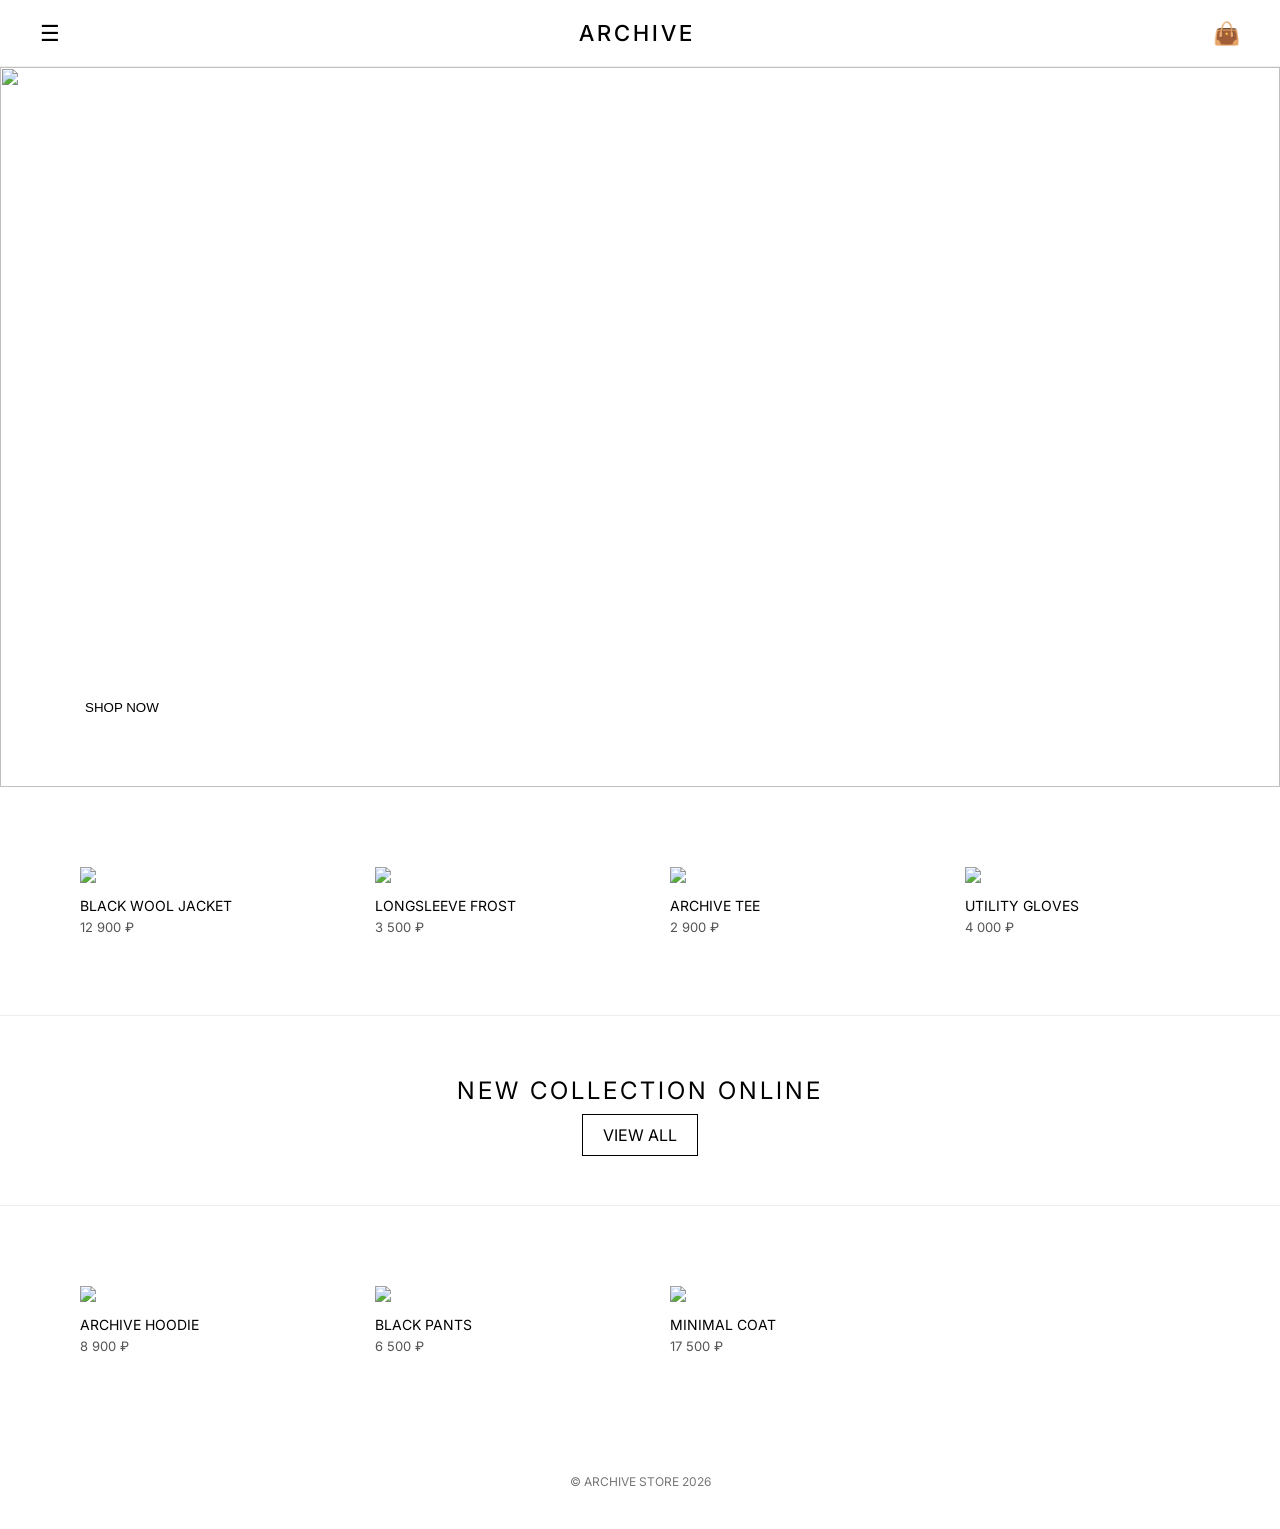
==== index.html @ a7960418 "first commit" ====
<!DOCTYPE html>
<html lang="en">
<head>
  <meta charset="UTF-8">
  <meta name="viewport" content="width=device-width, initial-scale=1.0">
  <title>ARCHIVE STORE</title>

  <link rel="stylesheet" href="css/style.css">

  <link href="https://fonts.googleapis.com/css2?family=Inter:wght@300;400;500&display=swap" rel="stylesheet">

</head>
<body>

<header class="header">

  <div class="menu">
    ☰
  </div>

  <div class="logo">
    ARCHIVE
  </div>

  <div class="cart">
    👜
  </div>

</header>


<section class="hero">

  <img src="https://images.unsplash.com/photo-1602810318383-e386cc2a3ccf" alt="">

  <div class="hero-text">
    <h1>NEW COLLECTION</h1>
    <button>SHOP NOW</button>
  </div>

</section>


<section class="products">

  <div class="product">

    <img src="https://images.unsplash.com/photo-1520975954732-35dd22299614">

    <h3>BLACK WOOL JACKET</h3>

    <p>12 900 ₽</p>

  </div>


  <div class="product">

    <img src="https://images.unsplash.com/photo-1520975928316-54a1a76c2c16">

    <h3>LONGSLEEVE FROST</h3>

    <p>3 500 ₽</p>

  </div>


  <div class="product">

    <img src="https://images.unsplash.com/photo-1503342217505-b0a15ec3261c">

    <h3>ARCHIVE TEE</h3>

    <p>2 900 ₽</p>

  </div>


  <div class="product">

    <img src="https://images.unsplash.com/photo-1489987707025-afc232f7ea0f">

    <h3>UTILITY GLOVES</h3>

    <p>4 000 ₽</p>

  </div>

</section>


<section class="collection">

  <h2>NEW COLLECTION ONLINE</h2>

  <a href="#">VIEW ALL</a>

</section>


<section class="products">

  <div class="product">

    <img src="https://images.unsplash.com/photo-1490481651871-ab68de25d43d">

    <h3>ARCHIVE HOODIE</h3>

    <p>8 900 ₽</p>

  </div>

  <div class="product">

    <img src="https://images.unsplash.com/photo-1520975928316-54a1a76c2c16">

    <h3>BLACK PANTS</h3>

    <p>6 500 ₽</p>

  </div>

  <div class="product">

    <img src="https://images.unsplash.com/photo-1512436991641-6745cdb1723f">

    <h3>MINIMAL COAT</h3>

    <p>17 500 ₽</p>

  </div>

</section>


<footer class="footer">

  <p>© ARCHIVE STORE 2026</p>

</footer>

</body>
</html>
---- css/style.css ----
*{
    margin:0;
    padding:0;
    box-sizing:border-box;
}

body{
    font-family: 'Inter', sans-serif;
    background:white;
    color:black;
}

.header{
    display:flex;
    justify-content:space-between;
    align-items:center;
    padding:20px 40px;
    border-bottom:1px solid #eee;
}

.logo{
    font-size:22px;
    font-weight:500;
    letter-spacing:3px;
}

.menu, .cart{
    font-size:22px;
    cursor:pointer;
}

.hero{
    position:relative;
    width:100%;
    height:80vh;
    overflow:hidden;
}

.hero img{
    width:100%;
    height:100%;
    object-fit:cover;
}

.hero-text{
    position:absolute;
    bottom:60px;
    left:60px;
    color:white;
}

.hero-text h1{
    font-size:40px;
    margin-bottom:15px;
}

.hero-text button{
    padding:12px 25px;
    border:none;
    background:white;
    cursor:pointer;
}

.products{
    display:grid;
    grid-template-columns:repeat(4,1fr);
    gap:60px;
    padding:80px;
}

.product img{
    width:100%;
    margin-bottom:10px;
}

.product h3{
    font-size:14px;
    font-weight:400;
    margin-bottom:5px;
}

.product p{
    font-size:13px;
    color:#555;
}

.collection{
    text-align:center;
    padding:60px;
    border-top:1px solid #eee;
    border-bottom:1px solid #eee;
}

.collection h2{
    letter-spacing:3px;
    font-weight:400;
    margin-bottom:20px;
}

.collection a{
    text-decoration:none;
    color:black;
    border:1px solid black;
    padding:10px 20px;
}

.footer{
    text-align:center;
    padding:40px;
    color:#777;
    font-size:12px;
}
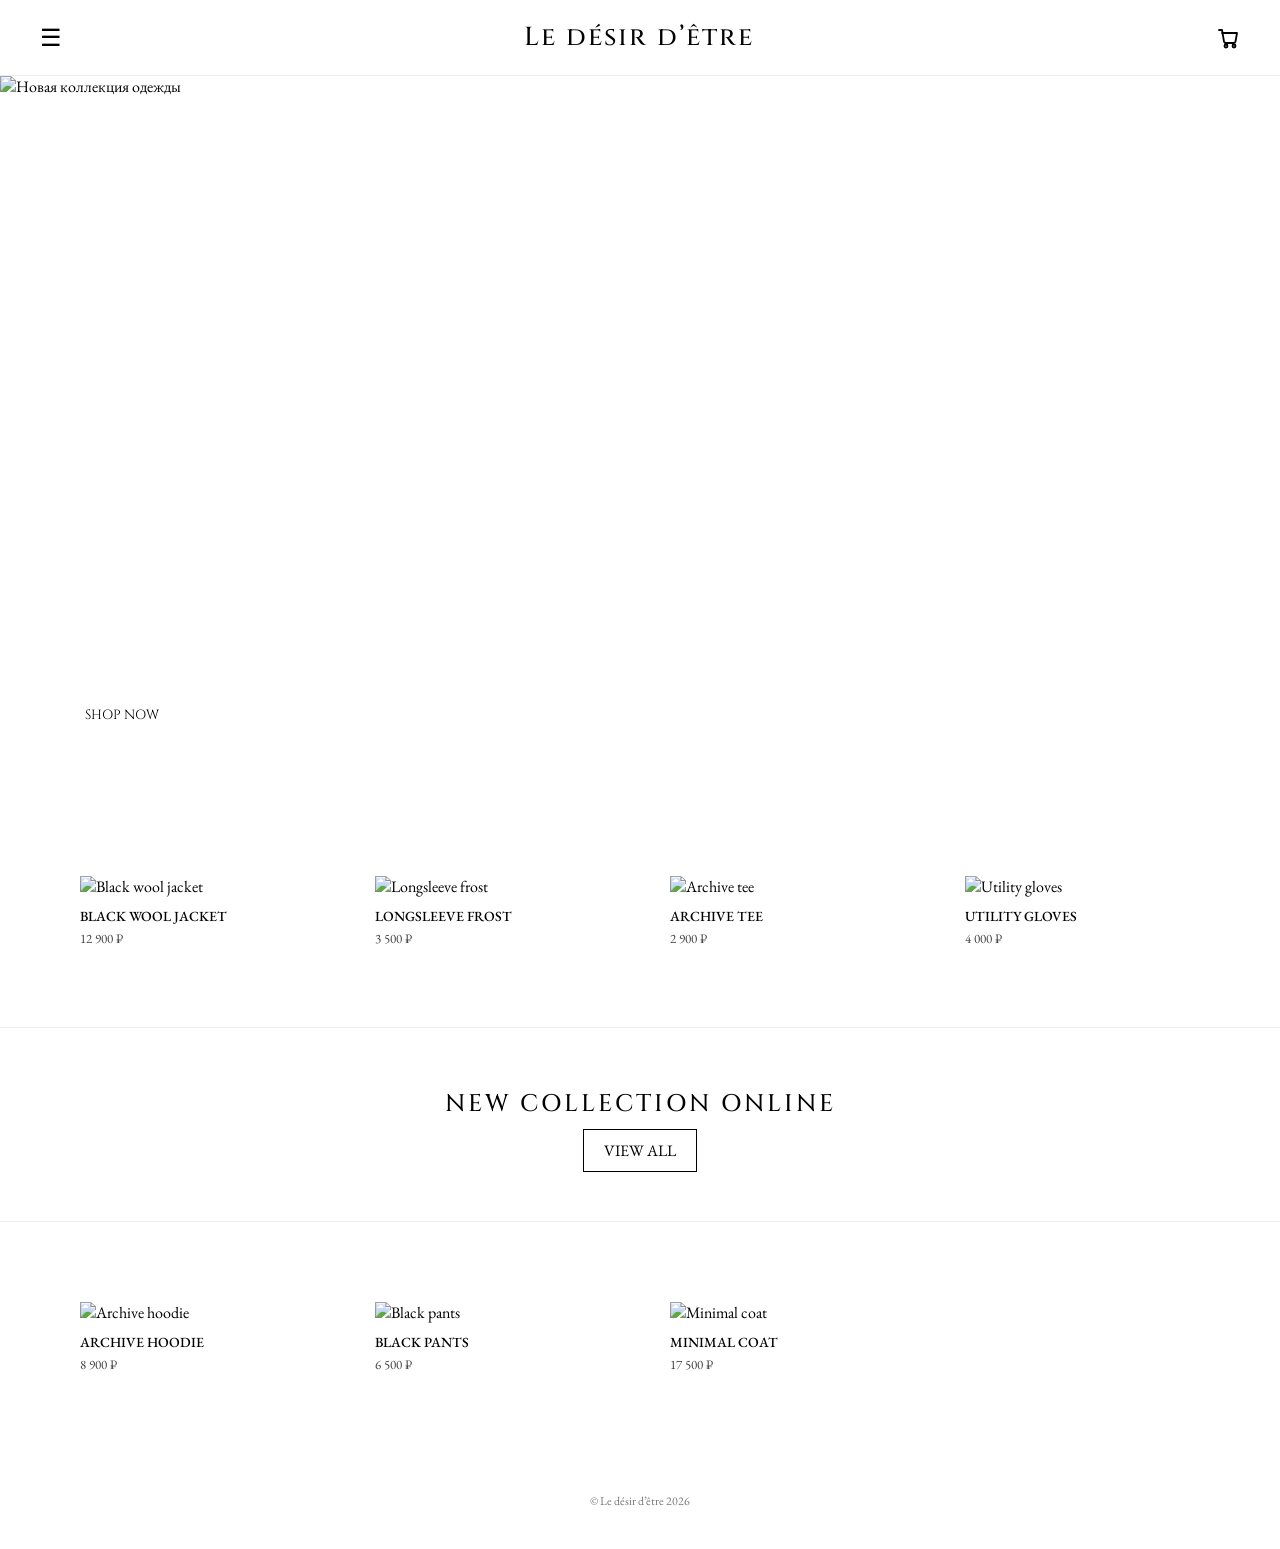
==== commit 540473d6: "Update gothic storefront header and slide-out navigation" ====
--- a/index.html
+++ b/index.html
@@ -1,143 +1,119 @@
 <!DOCTYPE html>
-<html lang="en">
+<html lang="ru">
 <head>
   <meta charset="UTF-8">
   <meta name="viewport" content="width=device-width, initial-scale=1.0">
-  <title>ARCHIVE STORE</title>
+  <title>Le désir d’être</title>
 
   <link rel="stylesheet" href="css/style.css">
-
-  <link href="https://fonts.googleapis.com/css2?family=Inter:wght@300;400;500&display=swap" rel="stylesheet">
-
+  <link href="https://fonts.googleapis.com/css2?family=Cinzel:wght@400;500;700&family=EB+Garamond:wght@400;500&display=swap" rel="stylesheet">
 </head>
 <body>
 
-<header class="header">
-
-  <div class="menu">
-    ☰
+<aside class="side-menu" id="sideMenu" aria-hidden="true">
+  <div class="side-menu__header">
+    <h2>Навигация</h2>
+    <button class="side-menu__close" id="closeMenu" aria-label="Закрыть меню">×</button>
   </div>
 
+  <nav class="side-menu__nav">
+    <a href="#">Одежда</a>
+    <a href="#">Аксессуары</a>
+    <a href="#">Сертификаты</a>
+
+    <details>
+      <summary>Покупателям</summary>
+      <a href="#">Публичная оферта</a>
+      <a href="#">Информация о доставке и возврате</a>
+      <a href="#">Политика конфиденциальности</a>
+    </details>
+  </nav>
+</aside>
+
+<div class="overlay" id="overlay" aria-hidden="true"></div>
+
+<header class="header">
+  <button class="menu" id="openMenu" aria-label="Открыть меню">
+    ☰
+  </button>
+
   <div class="logo">
-    ARCHIVE
+    Le désir d’être
   </div>
 
-  <div class="cart">
-    👜
-  </div>
-
+  <button class="cart" aria-label="Корзина">
+    <svg viewBox="0 0 24 24" role="img" aria-hidden="true">
+      <path d="M6 7h15l-1.5 8.5a2 2 0 0 1-2 1.5H10a2 2 0 0 1-2-1.5L6 4H3" />
+      <circle cx="10" cy="20" r="1.5" />
+      <circle cx="18" cy="20" r="1.5" />
+    </svg>
+  </button>
 </header>
 
-
 <section class="hero">
-
-  <img src="https://images.unsplash.com/photo-1602810318383-e386cc2a3ccf" alt="">
+  <img src="https://images.unsplash.com/photo-1602810318383-e386cc2a3ccf" alt="Новая коллекция одежды">
 
   <div class="hero-text">
     <h1>NEW COLLECTION</h1>
     <button>SHOP NOW</button>
   </div>
-
 </section>
 
-
 <section class="products">
-
   <div class="product">
-
-    <img src="https://images.unsplash.com/photo-1520975954732-35dd22299614">
-
+    <img src="https://images.unsplash.com/photo-1520975954732-35dd22299614" alt="Black wool jacket">
     <h3>BLACK WOOL JACKET</h3>
-
     <p>12 900 ₽</p>
-
-  </div>
-
-
-  <div class="product">
-
-    <img src="https://images.unsplash.com/photo-1520975928316-54a1a76c2c16">
-
-    <h3>LONGSLEEVE FROST</h3>
-
-    <p>3 500 ₽</p>
-
-  </div>
-
-
-  <div class="product">
-
-    <img src="https://images.unsplash.com/photo-1503342217505-b0a15ec3261c">
-
-    <h3>ARCHIVE TEE</h3>
-
-    <p>2 900 ₽</p>
-
-  </div>
-
-
-  <div class="product">
-
-    <img src="https://images.unsplash.com/photo-1489987707025-afc232f7ea0f">
-
-    <h3>UTILITY GLOVES</h3>
-
-    <p>4 000 ₽</p>
-
-  </div>
-
-</section>
-
-
-<section class="collection">
-
-  <h2>NEW COLLECTION ONLINE</h2>
-
-  <a href="#">VIEW ALL</a>
-
-</section>
-
-
-<section class="products">
-
-  <div class="product">
-
-    <img src="https://images.unsplash.com/photo-1490481651871-ab68de25d43d">
-
-    <h3>ARCHIVE HOODIE</h3>
-
-    <p>8 900 ₽</p>
-
   </div>
 
   <div class="product">
-
-    <img src="https://images.unsplash.com/photo-1520975928316-54a1a76c2c16">
-
-    <h3>BLACK PANTS</h3>
-
-    <p>6 500 ₽</p>
-
+    <img src="https://images.unsplash.com/photo-1520975928316-54a1a76c2c16" alt="Longsleeve frost">
+    <h3>LONGSLEEVE FROST</h3>
+    <p>3 500 ₽</p>
   </div>
 
   <div class="product">
-
-    <img src="https://images.unsplash.com/photo-1512436991641-6745cdb1723f">
-
-    <h3>MINIMAL COAT</h3>
-
-    <p>17 500 ₽</p>
-
+    <img src="https://images.unsplash.com/photo-1503342217505-b0a15ec3261c" alt="Archive tee">
+    <h3>ARCHIVE TEE</h3>
+    <p>2 900 ₽</p>
   </div>
 
+  <div class="product">
+    <img src="https://images.unsplash.com/photo-1489987707025-afc232f7ea0f" alt="Utility gloves">
+    <h3>UTILITY GLOVES</h3>
+    <p>4 000 ₽</p>
+  </div>
 </section>
 
+<section class="collection">
+  <h2>NEW COLLECTION ONLINE</h2>
+  <a href="#">VIEW ALL</a>
+</section>
+
+<section class="products">
+  <div class="product">
+    <img src="https://images.unsplash.com/photo-1490481651871-ab68de25d43d" alt="Archive hoodie">
+    <h3>ARCHIVE HOODIE</h3>
+    <p>8 900 ₽</p>
+  </div>
+
+  <div class="product">
+    <img src="https://images.unsplash.com/photo-1520975928316-54a1a76c2c16" alt="Black pants">
+    <h3>BLACK PANTS</h3>
+    <p>6 500 ₽</p>
+  </div>
+
+  <div class="product">
+    <img src="https://images.unsplash.com/photo-1512436991641-6745cdb1723f" alt="Minimal coat">
+    <h3>MINIMAL COAT</h3>
+    <p>17 500 ₽</p>
+  </div>
+</section>
 
 <footer class="footer">
-
-  <p>© ARCHIVE STORE 2026</p>
-
+  <p>© Le désir d’être 2026</p>
 </footer>
 
+<script src="js/main.js"></script>
 </body>
-</html>+</html>
--- a/css/style.css
+++ b/css/style.css
@@ -1,112 +1,215 @@
-*{
-    margin:0;
-    padding:0;
-    box-sizing:border-box;
-}
-
-body{
-    font-family: 'Inter', sans-serif;
-    background:white;
-    color:black;
-}
-
-.header{
-    display:flex;
-    justify-content:space-between;
-    align-items:center;
-    padding:20px 40px;
-    border-bottom:1px solid #eee;
-}
-
-.logo{
-    font-size:22px;
-    font-weight:500;
-    letter-spacing:3px;
-}
-
-.menu, .cart{
-    font-size:22px;
-    cursor:pointer;
-}
-
-.hero{
-    position:relative;
-    width:100%;
-    height:80vh;
-    overflow:hidden;
-}
-
-.hero img{
-    width:100%;
-    height:100%;
-    object-fit:cover;
-}
-
-.hero-text{
-    position:absolute;
-    bottom:60px;
-    left:60px;
-    color:white;
-}
-
-.hero-text h1{
-    font-size:40px;
-    margin-bottom:15px;
-}
-
-.hero-text button{
-    padding:12px 25px;
-    border:none;
-    background:white;
-    cursor:pointer;
-}
-
-.products{
-    display:grid;
-    grid-template-columns:repeat(4,1fr);
-    gap:60px;
-    padding:80px;
-}
-
-.product img{
-    width:100%;
-    margin-bottom:10px;
-}
-
-.product h3{
-    font-size:14px;
-    font-weight:400;
-    margin-bottom:5px;
-}
-
-.product p{
-    font-size:13px;
-    color:#555;
-}
-
-.collection{
-    text-align:center;
-    padding:60px;
-    border-top:1px solid #eee;
-    border-bottom:1px solid #eee;
-}
-
-.collection h2{
-    letter-spacing:3px;
-    font-weight:400;
-    margin-bottom:20px;
-}
-
-.collection a{
-    text-decoration:none;
-    color:black;
-    border:1px solid black;
-    padding:10px 20px;
-}
-
-.footer{
-    text-align:center;
-    padding:40px;
-    color:#777;
-    font-size:12px;
-}+* {
+    margin: 0;
+    padding: 0;
+    box-sizing: border-box;
+}
+
+body {
+    font-family: 'EB Garamond', serif;
+    background: #fff;
+    color: #000;
+}
+
+.header {
+    display: flex;
+    justify-content: space-between;
+    align-items: center;
+    padding: 20px 40px;
+    border-bottom: 1px solid #eee;
+}
+
+.logo {
+    font-family: 'Cinzel', serif;
+    font-size: 26px;
+    font-weight: 500;
+    letter-spacing: 2px;
+}
+
+.menu,
+.cart {
+    display: flex;
+    align-items: center;
+    justify-content: center;
+    background: transparent;
+    border: none;
+    color: #000;
+    cursor: pointer;
+}
+
+.menu {
+    font-size: 24px;
+}
+
+.cart svg {
+    width: 24px;
+    height: 24px;
+    stroke: #000;
+    fill: none;
+    stroke-width: 1.8;
+    stroke-linecap: round;
+    stroke-linejoin: round;
+}
+
+.hero {
+    position: relative;
+    width: 100%;
+    height: 80vh;
+    overflow: hidden;
+}
+
+.hero img {
+    width: 100%;
+    height: 100%;
+    object-fit: cover;
+}
+
+.hero-text {
+    position: absolute;
+    bottom: 60px;
+    left: 60px;
+    color: #fff;
+}
+
+.hero-text h1 {
+    font-family: 'Cinzel', serif;
+    font-size: 40px;
+    margin-bottom: 15px;
+}
+
+.hero-text button {
+    padding: 12px 25px;
+    border: none;
+    background: #fff;
+    cursor: pointer;
+    font-family: 'Cinzel', serif;
+}
+
+.products {
+    display: grid;
+    grid-template-columns: repeat(4, 1fr);
+    gap: 60px;
+    padding: 80px;
+}
+
+.product img {
+    width: 100%;
+    margin-bottom: 10px;
+}
+
+.product h3 {
+    font-size: 14px;
+    font-weight: 500;
+    margin-bottom: 5px;
+}
+
+.product p {
+    font-size: 13px;
+    color: #444;
+}
+
+.collection {
+    text-align: center;
+    padding: 60px;
+    border-top: 1px solid #eee;
+    border-bottom: 1px solid #eee;
+}
+
+.collection h2 {
+    font-family: 'Cinzel', serif;
+    letter-spacing: 3px;
+    font-weight: 500;
+    margin-bottom: 20px;
+}
+
+.collection a {
+    text-decoration: none;
+    color: #000;
+    border: 1px solid #000;
+    padding: 10px 20px;
+}
+
+.footer {
+    text-align: center;
+    padding: 40px;
+    color: #777;
+    font-size: 12px;
+}
+
+.side-menu {
+    position: fixed;
+    top: 0;
+    left: -320px;
+    width: 320px;
+    height: 100vh;
+    background: #0b0b0b;
+    color: #f4f4f4;
+    padding: 24px;
+    z-index: 1000;
+    transition: left 0.3s ease;
+}
+
+.side-menu.open {
+    left: 0;
+}
+
+.side-menu__header {
+    display: flex;
+    justify-content: space-between;
+    align-items: center;
+    margin-bottom: 24px;
+}
+
+.side-menu__header h2 {
+    font-family: 'Cinzel', serif;
+    letter-spacing: 1px;
+}
+
+.side-menu__close {
+    font-size: 28px;
+    border: none;
+    background: transparent;
+    color: #f4f4f4;
+    cursor: pointer;
+}
+
+.side-menu__nav {
+    display: flex;
+    flex-direction: column;
+    gap: 14px;
+}
+
+.side-menu__nav a,
+.side-menu__nav summary {
+    color: #f4f4f4;
+    text-decoration: none;
+    font-size: 18px;
+    cursor: pointer;
+    list-style: none;
+}
+
+.side-menu__nav details {
+    display: flex;
+    flex-direction: column;
+    gap: 10px;
+}
+
+.side-menu__nav details a {
+    font-size: 15px;
+    opacity: 0.9;
+    margin-left: 10px;
+}
+
+.overlay {
+    position: fixed;
+    inset: 0;
+    background: rgba(0, 0, 0, 0.45);
+    opacity: 0;
+    pointer-events: none;
+    z-index: 999;
+    transition: opacity 0.3s ease;
+}
+
+.overlay.show {
+    opacity: 1;
+    pointer-events: all;
+}
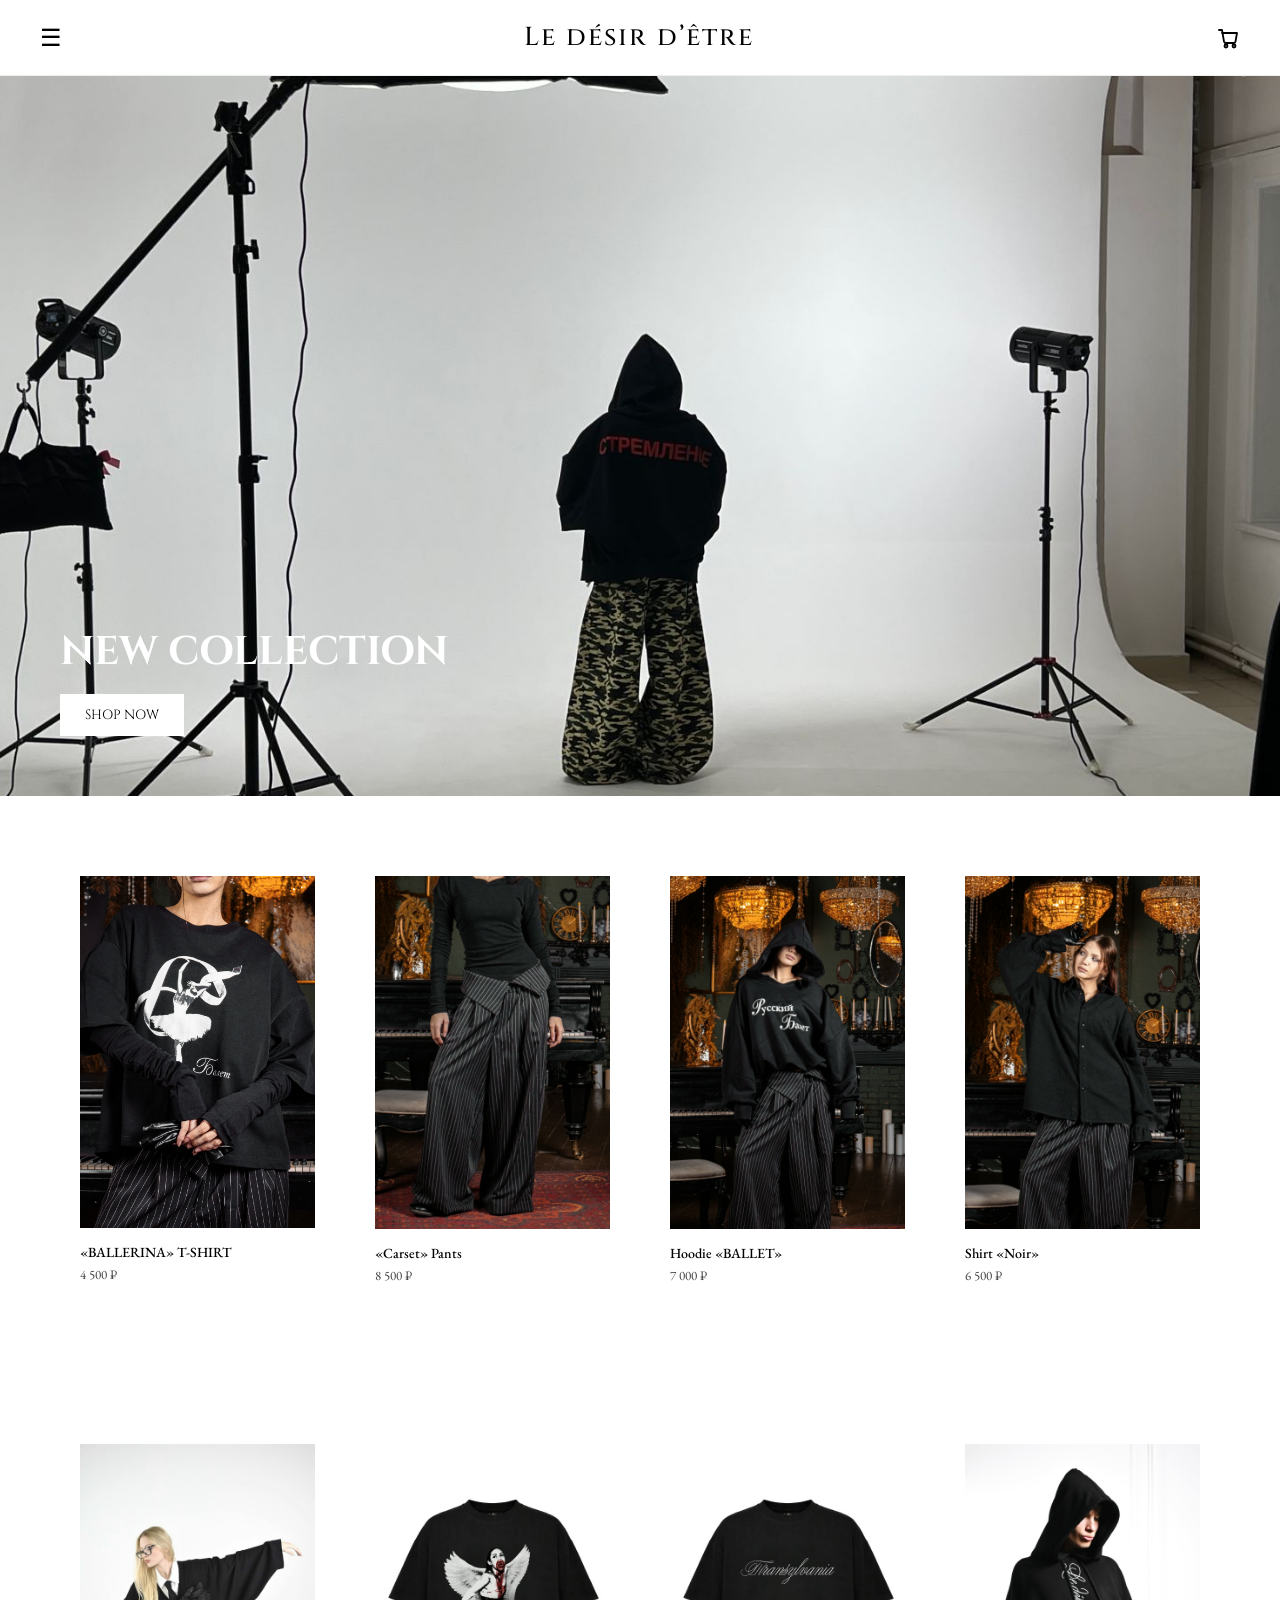
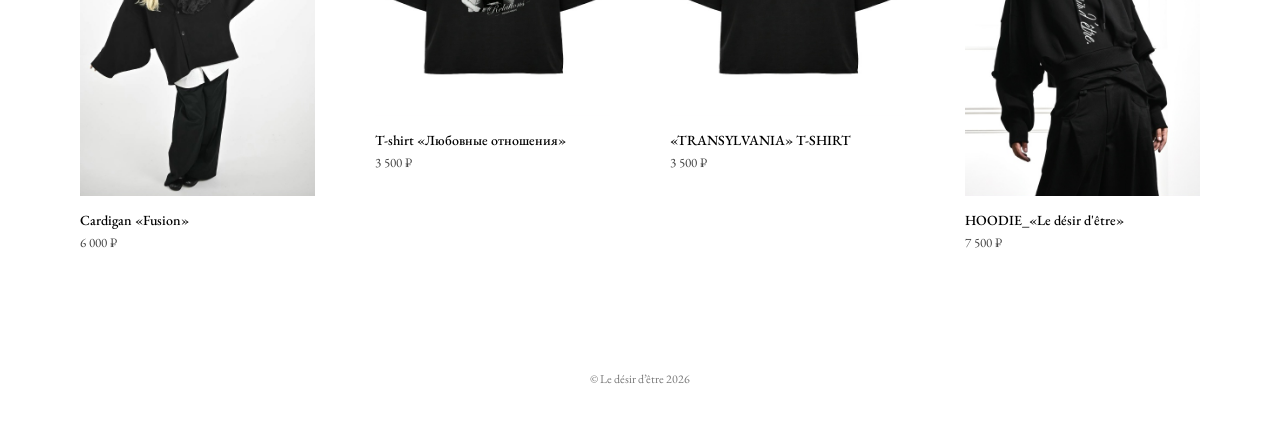
==== commit a6fbe404: "replaced old products on new one" ====
--- a/index.html
+++ b/index.html
@@ -51,7 +51,7 @@
 </header>
 
 <section class="hero">
-  <img src="https://images.unsplash.com/photo-1602810318383-e386cc2a3ccf" alt="Новая коллекция одежды">
+  <img src="assets/images/ui/HERO.jpg" alt="Новая коллекция одежды">
 
   <div class="hero-text">
     <h1>NEW COLLECTION</h1>
@@ -61,52 +61,53 @@
 
 <section class="products">
   <div class="product">
-    <img src="https://images.unsplash.com/photo-1520975954732-35dd22299614" alt="Black wool jacket">
-    <h3>BLACK WOOL JACKET</h3>
-    <p>12 900 ₽</p>
+    <img src="assets/images/products/Ballerina_t-shirt.jpg" alt="«Ballerina» t-shirt">
+    <h3>«BALLERINA» T-SHIRT</h3>
+    <p>4 500 ₽</p>
   </div>
 
   <div class="product">
-    <img src="https://images.unsplash.com/photo-1520975928316-54a1a76c2c16" alt="Longsleeve frost">
-    <h3>LONGSLEEVE FROST</h3>
+    <img src="assets/images/products/Carset_pants.jpg" alt="«Carset» Pants">
+    <h3>«Carset» Pants</h3>
+    <p>8 500 ₽</p>
+  </div>
+
+  <div class="product">
+    <img src="assets/images/products/Hoodie_ballet.jpg" alt="Hoodie «BALLET»">
+    <h3>Hoodie «BALLET»</h3>
+    <p>7 000 ₽</p>
+  </div>
+
+  <div class="product">
+    <img src="assets/images/products/Shirt_Noir.jpg" alt="Shirt «Noir»">
+    <h3>Shirt «Noir»</h3>
+    <p>6 500 ₽</p>
+  </div>
+</section>
+
+<section class="products">
+  <div class="product">
+    <img src="assets/images/products/Cardigan_fusion.jpg" alt="Cardigan «Fusion»">
+    <h3>Cardigan «Fusion»</h3>
+    <p>6 000 ₽</p>
+  </div>
+
+  <div class="product">
+    <img src="assets/images/products/Любовные_отношения_t-shirt.jpg" alt="T-shirt «Любовные отношения»">
+    <h3>T-shirt «Любовные отношения»</h3>
     <p>3 500 ₽</p>
   </div>
 
   <div class="product">
-    <img src="https://images.unsplash.com/photo-1503342217505-b0a15ec3261c" alt="Archive tee">
-    <h3>ARCHIVE TEE</h3>
-    <p>2 900 ₽</p>
+    <img src="assets/images/products/TRANSYLVANIA__T-SHIRT.jpg" alt="«TRANSYLVANIA» T-SHIRT">
+    <h3>«TRANSYLVANIA» T-SHIRT</h3>
+    <p>3 500 ₽</p>
   </div>
 
   <div class="product">
-    <img src="https://images.unsplash.com/photo-1489987707025-afc232f7ea0f" alt="Utility gloves">
-    <h3>UTILITY GLOVES</h3>
-    <p>4 000 ₽</p>
-  </div>
-</section>
-
-<section class="collection">
-  <h2>NEW COLLECTION ONLINE</h2>
-  <a href="#">VIEW ALL</a>
-</section>
-
-<section class="products">
-  <div class="product">
-    <img src="https://images.unsplash.com/photo-1490481651871-ab68de25d43d" alt="Archive hoodie">
-    <h3>ARCHIVE HOODIE</h3>
-    <p>8 900 ₽</p>
-  </div>
-
-  <div class="product">
-    <img src="https://images.unsplash.com/photo-1520975928316-54a1a76c2c16" alt="Black pants">
-    <h3>BLACK PANTS</h3>
-    <p>6 500 ₽</p>
-  </div>
-
-  <div class="product">
-    <img src="https://images.unsplash.com/photo-1512436991641-6745cdb1723f" alt="Minimal coat">
-    <h3>MINIMAL COAT</h3>
-    <p>17 500 ₽</p>
+    <img src="assets/images/products/HOODIE_«Le%20désir%20d'être».jpg" alt="HOODIE_«Le désir d'être»">
+    <h3>HOODIE_«Le désir d'être»</h3>
+    <p>7 500 ₽</p>
   </div>
 </section>
 
@@ -116,4 +117,4 @@
 
 <script src="js/main.js"></script>
 </body>
-</html>
+</html>
--- a/css/style.css
+++ b/css/style.css
@@ -137,6 +137,7 @@
 
 .side-menu {
     position: fixed;
+
     top: 0;
     left: -320px;
     width: 320px;
@@ -162,6 +163,8 @@
 .side-menu__header h2 {
     font-family: 'Cinzel', serif;
     letter-spacing: 1px;
+    font-size: 26px;
+    font-weight: 400;
 }
 
 .side-menu__close {
@@ -182,7 +185,8 @@
 .side-menu__nav summary {
     color: #f4f4f4;
     text-decoration: none;
-    font-size: 18px;
+    font-size: 20px;
+    font-weight: 400;
     cursor: pointer;
     list-style: none;
 }
@@ -190,13 +194,16 @@
 .side-menu__nav details {
     display: flex;
     flex-direction: column;
+    align-items: flex-start;
     gap: 10px;
 }
 
 .side-menu__nav details a {
+    display: block;
+    width: 100%;
     font-size: 15px;
     opacity: 0.9;
-    margin-left: 10px;
+    margin-left: 14px;
 }
 
 .overlay {
@@ -212,4 +219,4 @@
 .overlay.show {
     opacity: 1;
     pointer-events: all;
-}
+}
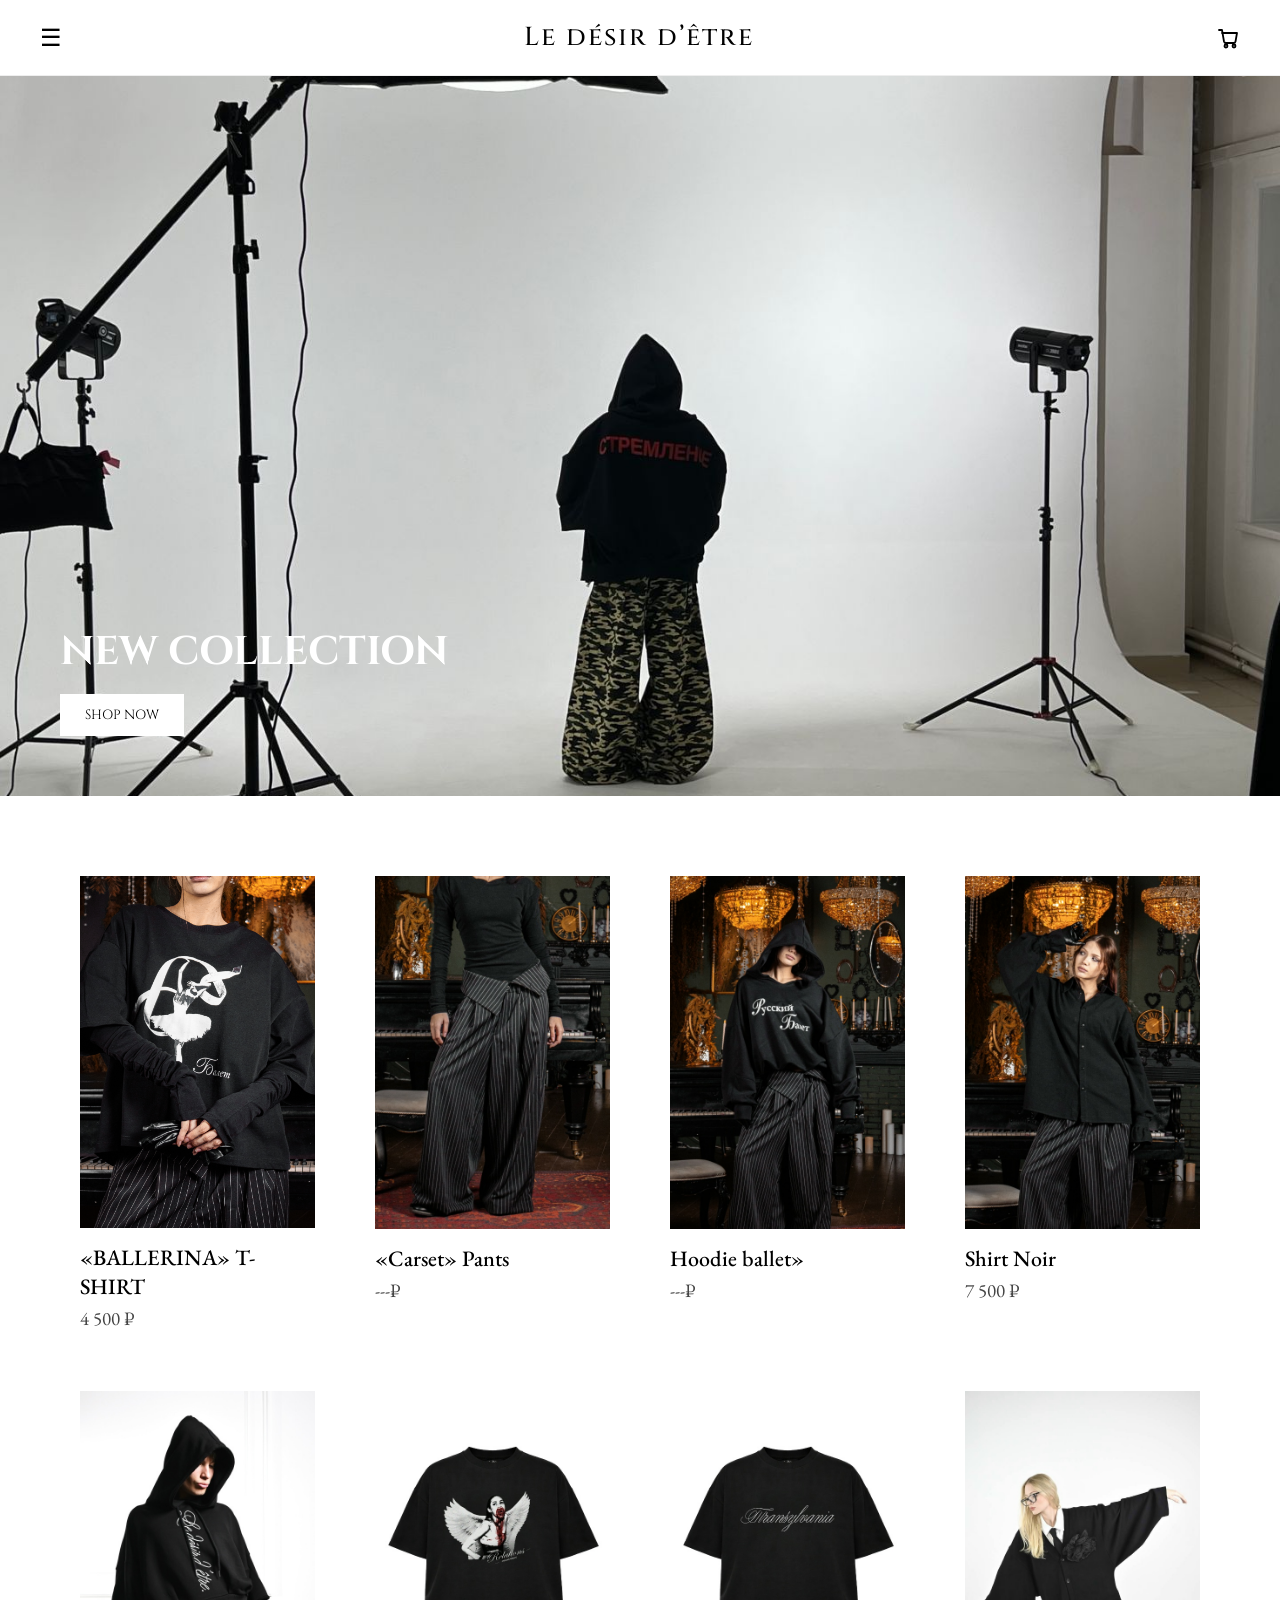
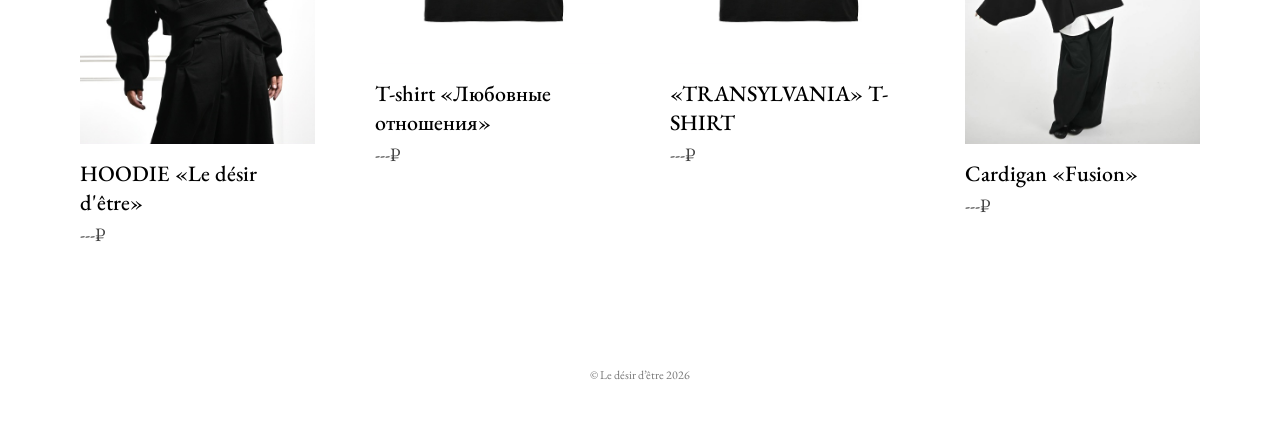
==== commit b581d985: "adding new routes" ====
--- a/index.html
+++ b/index.html
@@ -17,9 +17,9 @@
   </div>
 
   <nav class="side-menu__nav">
-    <a href="#">Одежда</a>
-    <a href="#">Аксессуары</a>
-    <a href="#">Сертификаты</a>
+    <a href="catalog/index.html">Каталог</a>
+    <a href="catalog/women/index.html">Женская одежда</a>
+    <a href="catalog/men/index.html">Мужская одежда</a>
 
     <details>
       <summary>Покупателям</summary>
@@ -41,13 +41,15 @@
     Le désir d’être
   </div>
 
-  <button class="cart" aria-label="Корзина">
-    <svg viewBox="0 0 24 24" role="img" aria-hidden="true">
-      <path d="M6 7h15l-1.5 8.5a2 2 0 0 1-2 1.5H10a2 2 0 0 1-2-1.5L6 4H3" />
-      <circle cx="10" cy="20" r="1.5" />
-      <circle cx="18" cy="20" r="1.5" />
-    </svg>
-  </button>
+  <nav class="header-nav">
+    <a class="cart nav-link" href="/cart/" aria-label="Корзина">
+      <svg viewBox="0 0 24 24" role="img" aria-hidden="true">
+        <path d="M6 7h15l-1.5 8.5a2 2 0 0 1-2 1.5H10a2 2 0 0 1-2-1.5L6 4H3" />
+        <circle cx="10" cy="20" r="1.5" />
+        <circle cx="18" cy="20" r="1.5" />
+      </svg>
+    </a>
+  </nav>
 </header>
 
 <section class="hero">
@@ -69,45 +71,43 @@
   <div class="product">
     <img src="assets/images/products/Carset_pants.jpg" alt="«Carset» Pants">
     <h3>«Carset» Pants</h3>
-    <p>8 500 ₽</p>
+    <p>---₽</p>
   </div>
 
   <div class="product">
-    <img src="assets/images/products/Hoodie_ballet.jpg" alt="Hoodie «BALLET»">
-    <h3>Hoodie «BALLET»</h3>
-    <p>7 000 ₽</p>
+    <img src="assets/images/products/Hoodie_ballet.jpg" alt="Hoodie ballet»">
+    <h3>Hoodie ballet»</h3>
+    <p>---₽</p>
   </div>
 
   <div class="product">
-    <img src="assets/images/products/Shirt_Noir.jpg" alt="Shirt «Noir»">
-    <h3>Shirt «Noir»</h3>
-    <p>6 500 ₽</p>
+    <img src="assets/images/products/Shirt_Noir.jpg" alt="Shirt Noir">
+    <h3>Shirt Noir</h3>
+    <p>7 500 ₽</p>
   </div>
-</section>
 
-<section class="products">
   <div class="product">
-    <img src="assets/images/products/Cardigan_fusion.jpg" alt="Cardigan «Fusion»">
-    <h3>Cardigan «Fusion»</h3>
-    <p>6 000 ₽</p>
+    <img src="assets/images/products/HOODIE_«Le%20désir%20d'être».jpg" alt="HOODIE «Le désir d'être»">
+    <h3>HOODIE «Le désir d'être»</h3>
+    <p>---₽</p>
   </div>
 
   <div class="product">
     <img src="assets/images/products/Любовные_отношения_t-shirt.jpg" alt="T-shirt «Любовные отношения»">
     <h3>T-shirt «Любовные отношения»</h3>
-    <p>3 500 ₽</p>
+    <p>---₽</p>
   </div>
 
   <div class="product">
     <img src="assets/images/products/TRANSYLVANIA__T-SHIRT.jpg" alt="«TRANSYLVANIA» T-SHIRT">
     <h3>«TRANSYLVANIA» T-SHIRT</h3>
-    <p>3 500 ₽</p>
+    <p>---₽</p>
   </div>
 
   <div class="product">
-    <img src="assets/images/products/HOODIE_«Le%20désir%20d'être».jpg" alt="HOODIE_«Le désir d'être»">
-    <h3>HOODIE_«Le désir d'être»</h3>
-    <p>7 500 ₽</p>
+    <img src="assets/images/products/Cardigan_fusion.jpg" alt="Cardigan fusion">
+    <h3>Cardigan «Fusion»</h3>
+    <p>---₽</p>
   </div>
 </section>
 
--- a/css/style.css
+++ b/css/style.css
@@ -97,13 +97,13 @@
 }
 
 .product h3 {
-    font-size: 14px;
+    font-size: 22px;
     font-weight: 500;
     margin-bottom: 5px;
 }
 
 .product p {
-    font-size: 13px;
+    font-size: 19px;
     color: #444;
 }
 
@@ -139,8 +139,8 @@
     position: fixed;
 
     top: 0;
-    left: -320px;
-    width: 320px;
+    left: -380px;
+    width: 380px;
     height: 100vh;
     background: #0b0b0b;
     color: #f4f4f4;
@@ -161,9 +161,9 @@
 }
 
 .side-menu__header h2 {
-    font-family: 'Cinzel', serif;
+    font-family: '../assets/fonts/Montserrat/Montserrat-ThinItalic', serif;
     letter-spacing: 1px;
-    font-size: 26px;
+    font-size: 48px;
     font-weight: 400;
 }
 
@@ -185,7 +185,7 @@
 .side-menu__nav summary {
     color: #f4f4f4;
     text-decoration: none;
-    font-size: 20px;
+    font-size: 36px;
     font-weight: 400;
     cursor: pointer;
     list-style: none;
@@ -201,7 +201,7 @@
 .side-menu__nav details a {
     display: block;
     width: 100%;
-    font-size: 15px;
+    font-size: 28px;
     opacity: 0.9;
     margin-left: 14px;
 }
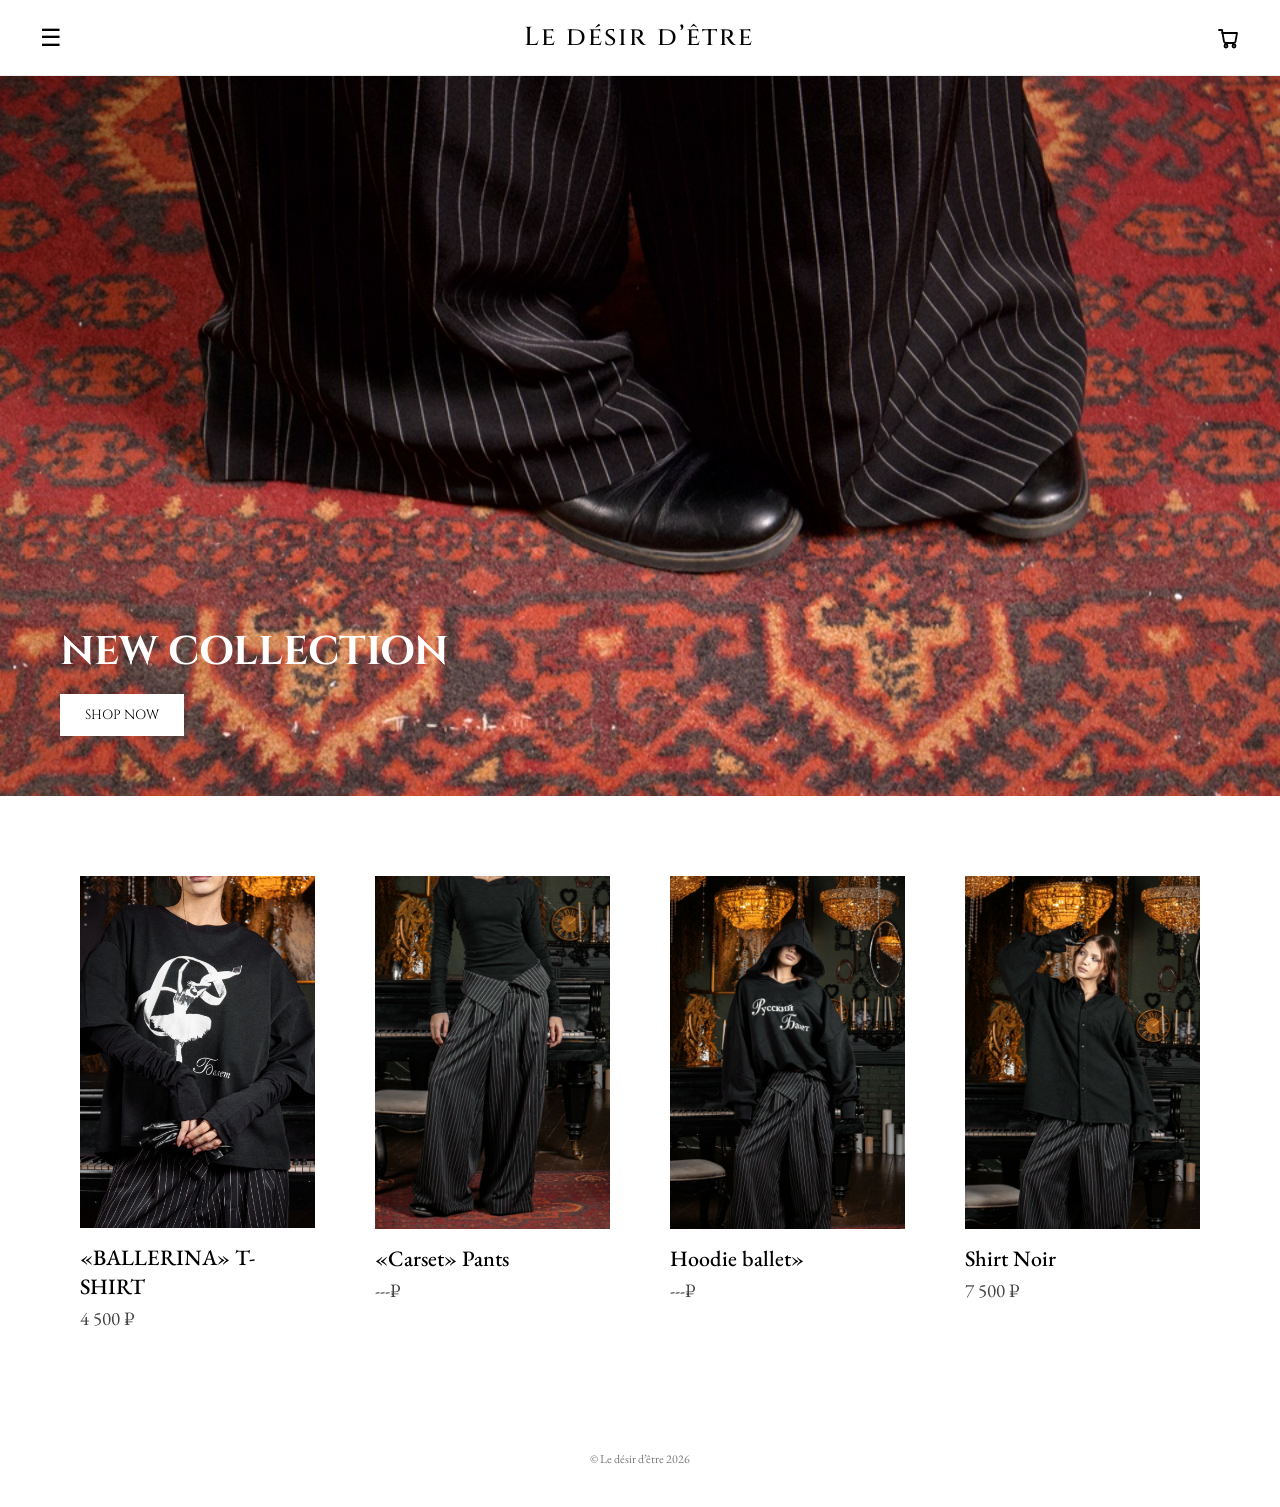
==== commit 1d245d2f: "added comments" ====
--- a/index.html
+++ b/index.html
@@ -18,12 +18,9 @@
 
   <nav class="side-menu__nav">
     <a href="catalog/index.html">Каталог</a>
-    <a href="catalog/women/index.html">Женская одежда</a>
-    <a href="catalog/men/index.html">Мужская одежда</a>
-
     <details>
       <summary>Покупателям</summary>
-      <a href="#">Публичная оферта</a>
+      <a href="">Публичная оферта</a>
       <a href="#">Информация о доставке и возврате</a>
       <a href="#">Политика конфиденциальности</a>
     </details>
@@ -42,7 +39,7 @@
   </div>
 
   <nav class="header-nav">
-    <a class="cart nav-link" href="/cart/" aria-label="Корзина">
+    <a class="cart nav-link" href="cart/index.html" aria-label="Корзина">
       <svg viewBox="0 0 24 24" role="img" aria-hidden="true">
         <path d="M6 7h15l-1.5 8.5a2 2 0 0 1-2 1.5H10a2 2 0 0 1-2-1.5L6 4H3" />
         <circle cx="10" cy="20" r="1.5" />
@@ -53,7 +50,7 @@
 </header>
 
 <section class="hero">
-  <img src="assets/images/ui/HERO.jpg" alt="Новая коллекция одежды">
+  <img src="assets/images/ui/HERO-1.jpg" alt="Новая коллекция одежды">
 
   <div class="hero-text">
     <h1>NEW COLLECTION</h1>
@@ -85,30 +82,6 @@
     <h3>Shirt Noir</h3>
     <p>7 500 ₽</p>
   </div>
-
-  <div class="product">
-    <img src="assets/images/products/HOODIE_«Le%20désir%20d'être».jpg" alt="HOODIE «Le désir d'être»">
-    <h3>HOODIE «Le désir d'être»</h3>
-    <p>---₽</p>
-  </div>
-
-  <div class="product">
-    <img src="assets/images/products/Любовные_отношения_t-shirt.jpg" alt="T-shirt «Любовные отношения»">
-    <h3>T-shirt «Любовные отношения»</h3>
-    <p>---₽</p>
-  </div>
-
-  <div class="product">
-    <img src="assets/images/products/TRANSYLVANIA__T-SHIRT.jpg" alt="«TRANSYLVANIA» T-SHIRT">
-    <h3>«TRANSYLVANIA» T-SHIRT</h3>
-    <p>---₽</p>
-  </div>
-
-  <div class="product">
-    <img src="assets/images/products/Cardigan_fusion.jpg" alt="Cardigan fusion">
-    <h3>Cardigan «Fusion»</h3>
-    <p>---₽</p>
-  </div>
 </section>
 
 <footer class="footer">
